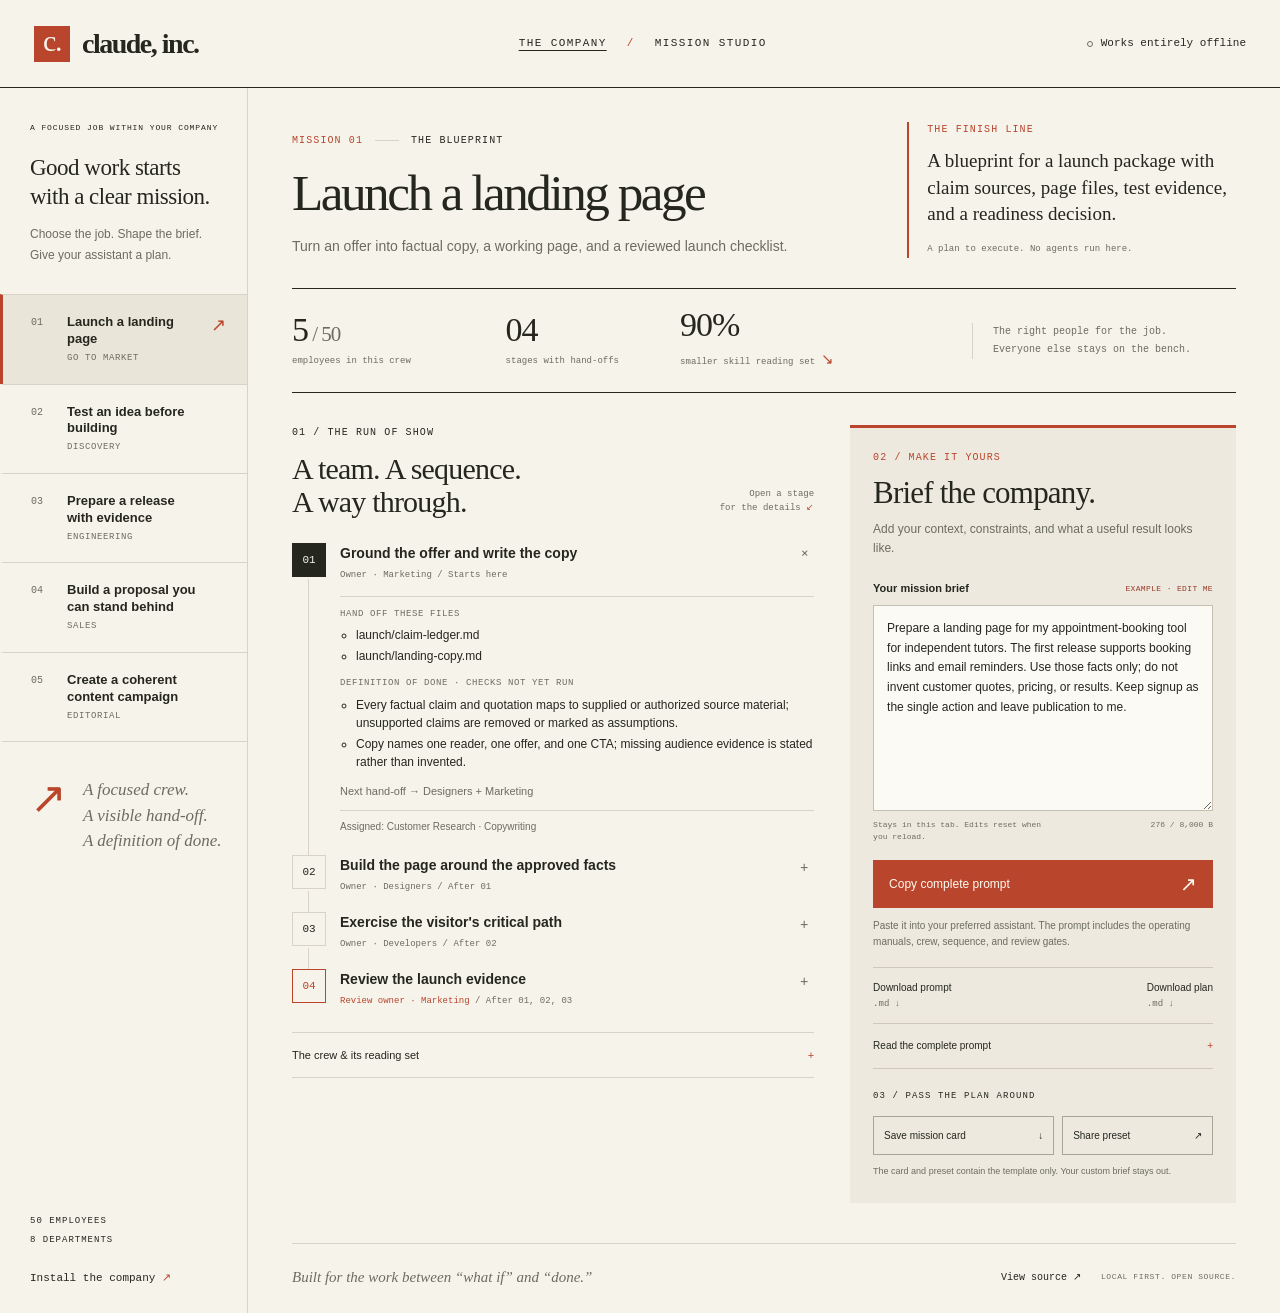
==== studio/missions.html @ 09bc1f5b "Restore the project-centered company with persistent workspaces" ====
<!doctype html>
<html lang="en">
<head>
  <meta charset="utf-8">
  <meta name="viewport" content="width=device-width, initial-scale=1">
  <meta name="color-scheme" content="light">
  <meta name="description" content="Plan a mission with selected Claude, Inc. manuals, ordered handoffs, and requested review checks. Export a complete prompt. Works offline; no agents run here.">
  <title>Mission Studio — Claude, Inc.</title>
  <link rel="canonical" href="https://alebgl77.github.io/claude-inc/missions.html">
  <meta property="og:type" content="website">
  <meta property="og:title" content="Mission Studio — Claude, Inc.">
  <meta property="og:description" content="Plan a mission with selected Claude, Inc. manuals, ordered handoffs, and requested review checks. Export a complete prompt. Works offline; no agents run here.">
  <meta property="og:url" content="https://alebgl77.github.io/claude-inc/missions.html">
  <meta property="og:image" content="https://alebgl77.github.io/claude-inc/social-preview.png">
  <meta property="og:image:type" content="image/png">
  <meta property="og:image:width" content="1200">
  <meta property="og:image:height" content="630">
  <meta property="og:image:alt" content="Claude, Inc. Your project. An entire company. A founder and CEO above eight departments, with fifty specialist skills.">
  <meta name="twitter:card" content="summary_large_image">
  <meta name="twitter:title" content="Mission Studio — Claude, Inc.">
  <meta name="twitter:description" content="Plan a mission with selected Claude, Inc. manuals, ordered handoffs, and requested review checks. Export a complete prompt. Works offline; no agents run here.">
  <meta name="twitter:image" content="https://alebgl77.github.io/claude-inc/social-preview.png">
  <meta name="twitter:image:alt" content="Claude, Inc. Your project. An entire company. A founder and CEO above eight departments, with fifty specialist skills.">
  <link rel="icon" type="image/svg+xml" href="favicon.svg">
  <link rel="stylesheet" href="studio.css">
  <script src="missions.js" defer></script>
  <script src="studio.js" defer></script>
</head>
<body>
  <a class="skip-link" href="#workspace">Skip to mission</a>
  <header class="masthead">
    <a class="wordmark" href="./" aria-label="Claude, Inc. home"><span class="brand-mark" aria-hidden="true">c.</span>claude, inc.</a>
    <span class="edition"><a href="./">THE COMPANY</a> <span aria-hidden="true">/</span> MISSION STUDIO</span>
    <span class="privacy-label"><span aria-hidden="true"></span> Works entirely offline</span>
  </header>

  <div class="desk">
    <aside class="mission-index" aria-label="Mission presets">
      <div class="index-top"><p class="eyebrow">A FOCUSED JOB WITHIN YOUR COMPANY</p><p class="index-title">Good work starts<br>with a clear mission.</p><p class="index-intro">Choose the job. Shape the brief.<br>Give your assistant a plan.</p></div>
      <nav id="mission-nav" aria-label="Choose a mission"></nav>
      <div class="index-note"><span class="index-symbol" aria-hidden="true">↗</span><p>A focused crew.<br>A visible hand-off.<br>A definition of done.</p></div>
      <div class="index-footer"><span>50 EMPLOYEES</span><span>8 DEPARTMENTS</span><a href="https://github.com/alebgl77/claude-inc#hire-everyone-in-60-seconds">Install the company <span aria-hidden="true">↗</span></a></div>
    </aside>

    <main id="workspace" tabindex="-1">
      <noscript><p class="error-notice">Mission Studio needs JavaScript to compose your brief. Enable it and reopen this page, or use the mission CLI from the repository.</p></noscript>
      <p id="load-error" class="error-notice" role="alert" hidden></p>
      <div id="studio-content" hidden>
        <section class="overview" aria-labelledby="mission-title">
          <div class="overview-copy"><p class="eyebrow"><span id="mission-reference">MISSION 01</span><span class="label-rule" aria-hidden="true"></span>THE BLUEPRINT</p><h1 id="mission-title"></h1><p id="mission-summary" class="mission-summary"></p></div>
          <div class="outcome-block"><p class="eyebrow">THE FINISH LINE</p><p id="mission-outcome"></p><span class="blueprint-label">A plan to execute. No agents run here.</span></div>
        </section>

        <section class="mission-facts" aria-label="Mission scope">
          <div class="fact"><span class="fact-value"><span id="crew-count"></span><span class="fact-denominator"> / 50</span></span><span class="fact-label">employees in this crew</span></div>
          <div class="fact"><span class="fact-value" id="stage-count"></span><span class="fact-label">stages with hand-offs</span></div>
          <div class="fact reading-fact"><span class="fact-value" id="reading-reduction"></span><span class="fact-label">smaller skill reading set <a href="#reading-manifest" aria-label="See how the skill reading set is calculated">↘</a></span></div>
          <p class="fact-note">The right people for the job.<br>Everyone else stays on the bench.</p>
        </section>

        <div class="working-area">
          <section class="workflow" aria-labelledby="workflow-title">
            <div class="section-heading"><div><p class="eyebrow">01 / THE RUN OF SHOW</p><h2 id="workflow-title">A team. A sequence.<br>A way through.</h2></div><span class="section-caption">Open a stage<br>for the details <span aria-hidden="true">↙</span></span></div>
            <ol id="stage-list" class="stage-list"></ol>
            <details id="reading-manifest" class="reading-manifest"><summary>The crew &amp; its reading set <span aria-hidden="true">+</span></summary><div class="manifest-body"><p id="reading-explanation"></p><ul id="crew-list"></ul><p class="fine-print">Measured from the UTF-8 bytes of the selected skill manuals versus all 50 unique manuals. This is a source-size comparison, not a token, cost, speed, or runtime estimate.</p></div></details>
          </section>

          <section class="composer" aria-labelledby="composer-title">
            <div class="composer-heading"><p class="eyebrow">02 / MAKE IT YOURS</p><h2 id="composer-title">Brief the company.</h2><p>Add your context, constraints, and what a useful result looks like.</p></div>
            <div class="brief-label-row"><label for="mission-brief">Your mission brief</label><span id="brief-kind" class="example-badge">EXAMPLE · EDIT ME</span></div>
            <textarea id="mission-brief" rows="9" spellcheck="true" aria-describedby="brief-help brief-error" autocomplete="off"></textarea>
            <div class="brief-meta"><span id="brief-help">Stays in this tab. Edits reset when you reload.</span><span id="brief-size">0 / 8,000 B</span></div>
            <p id="brief-error" class="brief-error" role="alert" hidden></p>
            <button id="copy-prompt" class="button button-primary" type="button" data-export>Copy complete prompt <span aria-hidden="true">↗</span></button>
            <p class="next-step">Paste it into your preferred assistant. The prompt includes the operating manuals, crew, sequence, and review gates.</p>
            <div class="download-row"><button id="download-prompt" class="text-button" type="button" data-export>Download prompt <span>.md ↓</span></button><button id="download-plan" class="text-button" type="button" data-export>Download plan <span>.md ↓</span></button></div>
            <details id="prompt-preview" class="prompt-preview"><summary>Read the complete prompt <span aria-hidden="true">+</span></summary><label for="prompt-text" class="visually-hidden">Complete prompt preview</label><textarea id="prompt-text" readonly rows="12" spellcheck="false"></textarea></details>
            <div class="share-tools"><p class="eyebrow">03 / PASS THE PLAN AROUND</p><div class="share-actions"><button id="download-card" class="button button-secondary" type="button" data-export>Save mission card <span aria-hidden="true">↓</span></button><button id="share-preset" class="button button-secondary" type="button" data-export>Share preset <span aria-hidden="true">↗</span></button></div><p class="fine-print">The card and preset contain the template only. Your custom brief stays out.</p></div>
            <p id="action-status" class="action-status" role="status" aria-live="polite" aria-atomic="true"></p>
            <div id="copy-fallback" class="copy-fallback" hidden><label for="manual-copy">Copy manually</label><p id="copy-fallback-help">Select the text below and use your device’s copy command.</p><textarea id="manual-copy" readonly rows="6" spellcheck="false" aria-describedby="copy-fallback-help"></textarea><button id="select-copy" class="text-button" type="button">Select all text</button></div>
          </section>
        </div>
        <footer class="workspace-footer"><p>Built for the work between “what if” and “done.”</p><div><a href="https://github.com/alebgl77/claude-inc">View source <span aria-hidden="true">↗</span></a><span>LOCAL FIRST. OPEN SOURCE.</span></div></footer>
      </div>
    </main>
  </div>
</body>
</html>
---- studio/studio.css ----
@charset "UTF-8";

:root { --paper: #f6f3eb; --panel: #ede9df; --ink: #25271f; --muted: #6c6d61; --line: #d7d3c6; --accent: #b9462c; --accent-dark: #963822; --serif: Georgia, "Times New Roman", serif; --sans: "Trebuchet MS", "Segoe UI", sans-serif; --mono: Consolas, "Liberation Mono", monospace; }
* { box-sizing: border-box; }
body { margin: 0; background: var(--paper); color: var(--ink); font-family: var(--sans); font-size: 14px; line-height: 1.5; }
button, textarea { font: inherit; }
button, a, summary, textarea { -webkit-tap-highlight-color: transparent; }
button, summary { cursor: pointer; }
a { color: inherit; text-underline-offset: 4px; }
button { color: inherit; }
button:disabled { cursor: not-allowed; opacity: .45; }
button:focus-visible, a:focus-visible, summary:focus-visible, textarea:focus-visible, [tabindex]:focus-visible { outline: 2px solid var(--accent); outline-offset: 4px; }
[hidden] { display: none !important; }
p, h1, h2, h3 { margin: 0; }
button { border-radius: 0; }
.visually-hidden { position: absolute; width: 1px; height: 1px; padding: 0; margin: -1px; overflow: hidden; clip-path: inset(50%); white-space: nowrap; border: 0; }
.skip-link { position: absolute; top: -100px; left: 18px; z-index: 5; padding: 12px; background: var(--ink); color: white; }
.skip-link:focus { top: 12px; }
.masthead { height: 88px; padding: 0 34px; display: flex; align-items: center; justify-content: space-between; gap: 24px; border-bottom: 1px solid var(--ink); }
.wordmark { display: flex; align-items: center; gap: 12px; font-family: var(--serif); font-size: 28px; font-weight: bold; letter-spacing: -1.5px; text-decoration: none; }
.brand-mark { display: flex; align-items: center; justify-content: center; width: 36px; height: 36px; color: var(--paper); background: var(--accent); font-size: 30px; font-weight: normal; line-height: 1; padding-bottom: 6px; }
.edition, .privacy-label, .eyebrow, .index-footer, .blueprint-label, .fact-label, .stage-meta, .stage-kicker, .example-badge, .brief-meta, .workspace-footer div, .section-caption, .fact-note { font-family: var(--mono); }
.edition { font-size: 11px; letter-spacing: 1.4px; }
.edition span { color: var(--accent); margin: 0 12px; }
.privacy-label { display: flex; align-items: center; gap: 8px; font-size: 11px; }
.privacy-label > span { width: 6px; height: 6px; border: 1px solid var(--muted); border-radius: 50%; }
.desk { display: grid; grid-template-columns: 248px minmax(0, 1fr); max-width: 1800px; margin: auto; }
.mission-index { min-height: calc(100vh - 88px); padding: 34px 24px 26px 30px; border-right: 1px solid var(--line); display: flex; flex-direction: column; }
.eyebrow { font-size: 10px; letter-spacing: 1.1px; line-height: 1.6; }
.index-top .eyebrow { font-size: 8px; letter-spacing: .9px; }
.index-title { font-family: var(--serif); font-size: 23px; line-height: 1.25; letter-spacing: -.5px; margin-top: 19px; }
.index-intro { color: var(--muted); font-size: 12px; line-height: 1.7; margin-top: 13px; }
#mission-nav { margin: 29px -24px 0 -30px; }
.mission-option { display: grid; grid-template-columns: 26px 1fr 16px; gap: 10px; width: 100%; text-align: left; padding: 19px 20px 19px 28px; border: 0; border-top: 1px solid var(--line); border-left: 3px solid transparent; background: transparent; line-height: 1.3; }
.mission-option:last-child { border-bottom: 1px solid var(--line); }
.mission-option:hover { background: #eeeadf; }
.mission-option[aria-pressed="true"] { background: #e9e5d9; border-left-color: var(--accent); }
.mission-number { font-family: var(--mono); font-size: 10px; color: var(--muted); padding-top: 2px; }
.mission-option-name { display: block; font-size: 13px; font-weight: bold; }
.mission-option-kind { display: block; color: var(--muted); font-family: var(--mono); font-size: 9px; margin-top: 5px; text-transform: uppercase; letter-spacing: .6px; }
.mission-arrow { color: var(--accent); font-size: 18px; opacity: 0; }
.mission-option[aria-pressed="true"] .mission-arrow { opacity: 1; }
.index-note { padding: 35px 0 42px; display: flex; gap: 16px; color: var(--muted); }
.index-symbol { color: var(--accent); font-family: var(--serif); font-size: 44px; line-height: 1; }
.index-note p { font-family: var(--serif); font-size: 17px; font-style: italic; line-height: 1.5; }
.index-footer { margin-top: auto; display: flex; flex-direction: column; gap: 5px; font-size: 9px; letter-spacing: 1px; }
.index-footer a { font-size: 11px; letter-spacing: 0; margin-top: 18px; text-decoration: none; }
.index-footer a:hover { text-decoration: underline; }
.index-footer a span { color: var(--accent); }
main { min-width: 0; padding: 34px 44px 0; }
.overview { display: grid; grid-template-columns: minmax(0, 1.4fr) minmax(190px, .8fr); gap: 40px; align-items: end; padding-bottom: 30px; }
.overview-copy .eyebrow { display: flex; align-items: center; gap: 12px; }
.overview-copy .eyebrow > span:first-child { color: var(--accent); }
.label-rule { display: inline-block; height: 1px; width: 24px; background: var(--line); }
h1 { font-family: var(--serif); font-weight: normal; font-size: clamp(40px, 4vw, 65px); letter-spacing: -2.5px; line-height: 1.02; max-width: 680px; margin: 18px 0 16px; text-wrap: balance; }
.mission-summary { font-size: 14px; color: var(--muted); max-width: 530px; line-height: 1.65; }
.outcome-block { border-left: 2px solid var(--accent); padding-left: 18px; padding-bottom: 2px; }
.outcome-block .eyebrow { color: var(--accent); }
.outcome-block > p:nth-child(2) { font-family: var(--serif); font-size: 19px; line-height: 1.4; margin: 10px 0 15px; }
.blueprint-label { color: var(--muted); font-size: 9px; line-height: 1.5; display: block; }
.mission-facts { display: grid; grid-template-columns: 1fr .8fr 1.4fr 1.35fr; align-items: center; gap: 18px; padding: 19px 0; border-top: 1px solid var(--ink); border-bottom: 1px solid var(--ink); }
.fact { display: flex; flex-direction: column; }
.fact-value { font-family: var(--serif); font-size: 34px; line-height: 1; letter-spacing: -1px; }
.fact-denominator { color: var(--muted); font-size: 21px; }
.fact-label { font-size: 9px; margin-top: 8px; color: var(--muted); }
.fact-label a { color: var(--accent); font-size: 15px; text-decoration: none; }
.fact-note { color: var(--muted); border-left: 1px solid var(--line); padding-left: 20px; font-size: 10px; line-height: 1.8; }
.working-area { display: grid; grid-template-columns: minmax(0, 1.15fr) minmax(305px, .85fr); gap: 36px; padding: 32px 0 40px; align-items: start; }
.section-heading { display: flex; justify-content: space-between; gap: 16px; align-items: end; margin-bottom: 25px; }
h2 { font-family: var(--serif); font-weight: normal; letter-spacing: -.8px; font-size: 30px; line-height: 1.1; margin-top: 11px; }
.section-caption { font-size: 9px; line-height: 1.6; color: var(--muted); text-align: right; padding-bottom: 2px; }
.section-caption span { color: var(--accent); }
.stage-list { list-style: none; margin: 0; padding: 0; }
.stage-list > li { position: relative; }
.stage-list > li:not(:last-child)::before { position: absolute; content: ""; width: 1px; background: var(--line); top: 36px; bottom: -12px; left: 16px; }
.stage { padding-bottom: 17px; }
.stage > summary { list-style: none; display: grid; grid-template-columns: 34px minmax(0,1fr) 14px; gap: 14px; align-items: start; }
.stage > summary::-webkit-details-marker, .reading-manifest > summary::-webkit-details-marker, .prompt-preview > summary::-webkit-details-marker { display: none; }
.stage-number { display: flex; align-items: center; justify-content: center; width: 34px; height: 34px; border: 1px solid var(--line); background: var(--paper); font-family: var(--mono); font-size: 11px; z-index: 1; }
.stage[open] .stage-number { background: var(--ink); color: var(--paper); border-color: var(--ink); }
.stage.review-stage .stage-number { color: var(--accent); border-color: var(--accent); }
.stage.review-stage[open] .stage-number { color: var(--paper); background: var(--accent); }
.stage-title { display: block; font-size: 14px; font-weight: bold; line-height: 1.35; margin: 1px 0 6px; }
.stage-meta { display: block; color: var(--muted); font-size: 9px; line-height: 1.55; }
.stage-meta .review-label { color: var(--accent); }
.stage-toggle { font-family: var(--mono); color: var(--muted); padding-top: 3px; }
.stage[open] .stage-toggle { transform: rotate(45deg); }
.stage-body { margin: 13px 0 3px 48px; border-top: 1px solid var(--line); padding-top: 11px; font-size: 12px; }
.stage-kicker { font-size: 9px; color: var(--muted); text-transform: uppercase; letter-spacing: .6px; margin-bottom: 5px; }
.stage-body ul { margin: 0 0 12px; padding-left: 16px; }
.stage-body li { margin: 3px 0; }
.stage-crew { border-top: 1px solid var(--line); padding-top: 8px; color: var(--muted); font-size: 10px; line-height: 1.6; }
.stage-handoff { margin: 8px 0 11px; font-size: 11px; color: var(--muted); }
.reading-manifest { border-top: 1px solid var(--line); border-bottom: 1px solid var(--line); margin-top: 6px; }
.reading-manifest > summary, .prompt-preview > summary { list-style: none; display: flex; justify-content: space-between; align-items: center; gap: 12px; font-size: 11px; padding: 14px 0; }
.reading-manifest > summary span, .prompt-preview > summary span { color: var(--accent); }
.reading-manifest[open] > summary span, .prompt-preview[open] > summary span { transform: rotate(45deg); }
.manifest-body { padding-bottom: 16px; font-size: 11px; color: var(--muted); }
#crew-list { list-style: none; padding: 0; margin: 12px 0; display: grid; grid-template-columns: 1fr 1fr; column-gap: 16px; }
#crew-list li { border-top: 1px solid var(--line); padding: 7px 0; }
.crew-name { display: block; color: var(--ink); }
.crew-department { font-family: var(--mono); font-size: 9px; }
.composer { padding: 22px 23px 0; background: var(--panel); border-top: 3px solid var(--accent); }
.composer-heading > .eyebrow { color: var(--accent); }
.composer h2 { font-size: 31px; margin: 10px 0; }
.composer-heading > p:last-child { color: var(--muted); font-size: 12px; line-height: 1.6; max-width: 340px; }
.brief-label-row { display: flex; justify-content: space-between; align-items: center; gap: 10px; margin: 22px 0 8px; }
.brief-label-row label { font-size: 11px; font-weight: bold; }
.example-badge { font-size: 8px; letter-spacing: .35px; color: var(--accent-dark); }
textarea { display: block; width: 100%; min-width: 0; border: 1px solid #c6c0b1; background: #fcfaf4; color: var(--ink); border-radius: 0; padding: 13px; line-height: 1.65; resize: vertical; }
#mission-brief { font-size: 12px; min-height: 184px; }
textarea[aria-invalid="true"] { border-color: var(--accent); }
.brief-meta { display: flex; justify-content: space-between; gap: 12px; align-items: start; font-size: 8px; color: var(--muted); line-height: 1.5; padding: 8px 0 17px; }
#brief-help { max-width: 185px; }
#brief-size { white-space: nowrap; }
.brief-error { color: var(--accent-dark); font-size: 11px; margin: -5px 0 13px; }
.button { display: flex; justify-content: space-between; align-items: center; gap: 12px; border: 1px solid var(--ink); font-size: 12px; padding: 13px 15px; background: transparent; text-align: left; }
.button-primary { width: 100%; background: var(--accent); color: #fffaf0; border-color: var(--accent); }
.button-primary:not(:disabled):hover { background: var(--accent-dark); border-color: var(--accent-dark); }
.button-primary span { font-size: 20px; line-height: 1; }
.next-step { font-size: 10px; color: var(--muted); line-height: 1.6; margin: 10px 0 17px; }
.download-row { display: flex; justify-content: space-between; gap: 14px; border-top: 1px solid #cec9bb; border-bottom: 1px solid #cec9bb; }
.text-button { border: 0; padding: 12px 0; background: transparent; font-size: 10px; text-align: left; }
.text-button span { display: block; color: var(--muted); font-family: var(--mono); font-size: 9px; margin-top: 3px; }
.text-button:not(:disabled):hover { color: var(--accent); text-decoration: underline; text-underline-offset: 3px; }
.prompt-preview > summary { font-size: 10px; }
.prompt-preview textarea, .copy-fallback textarea { font-family: var(--mono); font-size: 10px; margin-bottom: 14px; }
.share-tools { border-top: 1px solid #cec9bb; padding-top: 20px; margin-top: 1px; }
.share-tools > .eyebrow { font-size: 9px; }
.share-actions { display: grid; grid-template-columns: 1.2fr 1fr; gap: 8px; margin: 12px 0 9px; }
.button-secondary { font-size: 10px; border-color: #a9a696; padding: 11px 10px; gap: 5px; }
.button-secondary:not(:disabled):hover { border-color: var(--ink); background: #e4dfd2; }
.fine-print { font-size: 9px; line-height: 1.7; color: var(--muted); }
.action-status { padding: 14px 0; font-size: 11px; line-height: 1.6; min-height: 24px; }
.action-status:empty { padding-top: 0; }
.copy-fallback { padding-bottom: 12px; }
.copy-fallback label { font-size: 12px; font-weight: bold; }
.copy-fallback p { font-size: 10px; color: var(--muted); margin: 5px 0 10px; }
.copy-fallback .text-button { padding-top: 0; }
.workspace-footer { padding: 22px 0 24px; border-top: 1px solid var(--line); display: flex; justify-content: space-between; align-items: center; gap: 24px; }
.workspace-footer > p { font-family: var(--serif); color: var(--muted); font-size: 15px; font-style: italic; }
.workspace-footer div { display: flex; gap: 20px; align-items: center; font-size: 8px; }
.workspace-footer a { font-size: 10px; text-decoration: none; }
.workspace-footer a:hover { text-decoration: underline; }
.workspace-footer div > span { color: var(--muted); letter-spacing: .6px; }
.error-notice { padding: 25px; border: 1px solid var(--accent); margin: 0 0 24px; max-width: 760px; }

@media (min-width: 1600px) { main { padding: 44px 60px 0; } .working-area { gap: 55px; } .overview { gap: 70px; } .composer { padding: 26px 30px 0; } }
@media (max-width: 1190px) { .desk { grid-template-columns: 210px minmax(0, 1fr); } .masthead { padding: 0 25px; } .mission-index { padding-left: 24px; padding-right: 19px; } #mission-nav { margin-left: -24px; margin-right: -19px; } .mission-option { padding-left: 21px; padding-right: 13px; gap: 6px; grid-template-columns: 23px 1fr 13px; } main { padding: 30px 28px 0; } .overview { gap: 25px; } h1 { font-size: 48px; } .mission-facts { grid-template-columns: 1fr .8fr 1.5fr; } .fact-note { display: none; } .working-area { gap: 24px; grid-template-columns: minmax(0, 1fr) minmax(290px, .9fr); } .composer { padding-left: 18px; padding-right: 18px; } .section-caption { display: none; } .outcome-block > p:nth-child(2) { font-size: 17px; } .workspace-footer { align-items: start; } .workspace-footer div { flex-direction: column; align-items: end; gap: 5px; } }
@media (max-width: 960px) { .masthead { height: 75px; } .edition { font-size: 9px; letter-spacing: .7px; } .privacy-label { font-size: 9px; } .desk { grid-template-columns: 180px minmax(0, 1fr); } .mission-index { min-height: calc(100vh - 75px); padding-top: 28px; padding-left: 18px; padding-right: 15px; } .index-top .eyebrow { font-size: 7px; } .index-title { font-size: 20px; } .index-intro { font-size: 10px; } #mission-nav { margin-left: -18px; margin-right: -15px; } .mission-option { padding-left: 15px; } .mission-option-name { font-size: 11px; } .mission-option-kind { font-size: 8px; } main { padding: 28px 25px 0; } .overview { grid-template-columns: 1fr; gap: 24px; } h1 { font-size: 50px; } .outcome-block { padding-left: 14px; } .outcome-block > p:nth-child(2) { margin: 6px 0 8px; } .working-area { grid-template-columns: 1fr; } .section-caption { display: block; } .composer { padding: 24px 26px 0; } .composer-heading > p:last-child { max-width: none; } #brief-help { max-width: none; } .brief-meta { font-size: 9px; } .share-actions { grid-template-columns: 1fr 1fr; } .download-row { justify-content: start; gap: 36px; } .workspace-footer { flex-direction: column; gap: 13px; } .workspace-footer div { align-items: start; flex-direction: row; gap: 18px; } }
@media (max-width: 620px) { .masthead { height: 70px; padding: 0 19px; gap: 12px; } .wordmark { font-size: 24px; gap: 9px; } .brand-mark { width: 29px; height: 29px; font-size: 26px; padding-bottom: 5px; } .edition { display: none; } .privacy-label { font-size: 8px; gap: 6px; } .desk { display: block; } .mission-index { min-height: auto; display: block; padding: 19px 19px 0; border-right: 0; border-bottom: 1px solid var(--line); } .index-top .eyebrow { font-size: 8px; } .index-title, .index-intro, .index-note, .index-footer { display: none; } #mission-nav { display: flex; overflow-x: auto; margin: 13px -19px 0; padding: 0 19px; scrollbar-width: thin; scrollbar-color: #c3beaf transparent; } .mission-option { display: flex; flex: 0 0 auto; align-items: baseline; padding: 13px 12px 12px; gap: 6px; width: auto; border: 0; border-bottom: 3px solid transparent; white-space: nowrap; } .mission-option:last-child { border: 0; border-bottom: 3px solid transparent; } .mission-option[aria-pressed="true"] { border-left-color: transparent; border-bottom-color: var(--accent); background: #ede9df; } .mission-number { font-size: 8px; padding: 0; } .mission-option-name { font-size: 11px; } .mission-option-kind, .mission-arrow { display: none; } main { padding: 27px 20px 0; } .overview { gap: 22px; padding-bottom: 23px; } h1 { font-size: 46px; line-height: 1.03; letter-spacing: -2px; margin-top: 16px; } .mission-summary { font-size: 13px; } .outcome-block > p:nth-child(2) { font-size: 17px; } .mission-facts { gap: 12px; grid-template-columns: 1fr .75fr 1.3fr; padding: 17px 0; } .fact-value { font-size: 30px; } .fact-denominator { font-size: 18px; } .fact-label { font-size: 8px; line-height: 1.5; } .working-area { padding-top: 27px; gap: 30px; } h2 { font-size: 29px; } .section-caption { font-size: 8px; } .stage > summary { gap: 11px; } .stage-title { font-size: 13px; } .stage-body { margin-left: 45px; } .stage-meta { font-size: 8px; } .composer { padding: 22px 19px 0; margin: 0 -1px; } .brief-meta { font-size: 8px; } #brief-help { max-width: 175px; } .composer h2 { font-size: 31px; } .button-secondary { font-size: 10px; } .workspace-footer > p { font-size: 14px; } .workspace-footer div { flex-wrap: wrap; gap: 12px; } }
@media (prefers-reduced-motion: no-preference) { .mission-option, .button { transition: background-color 140ms ease, border-color 140ms ease; } #studio-content { animation: arrive 350ms ease-out both; } @keyframes arrive { from { opacity: 0; transform: translateY(5px); } to { opacity: 1; transform: translateY(0); } } }
@media print { .masthead { height: 60px; } .privacy-label, .mission-index, .composer, .fact-note, .section-caption, .workspace-footer { display: none; } .desk, .overview, .working-area { display: block; } main { padding: 24px; } .outcome-block { margin: 20px 0; } .stage { break-inside: avoid; } body { background: white; } }
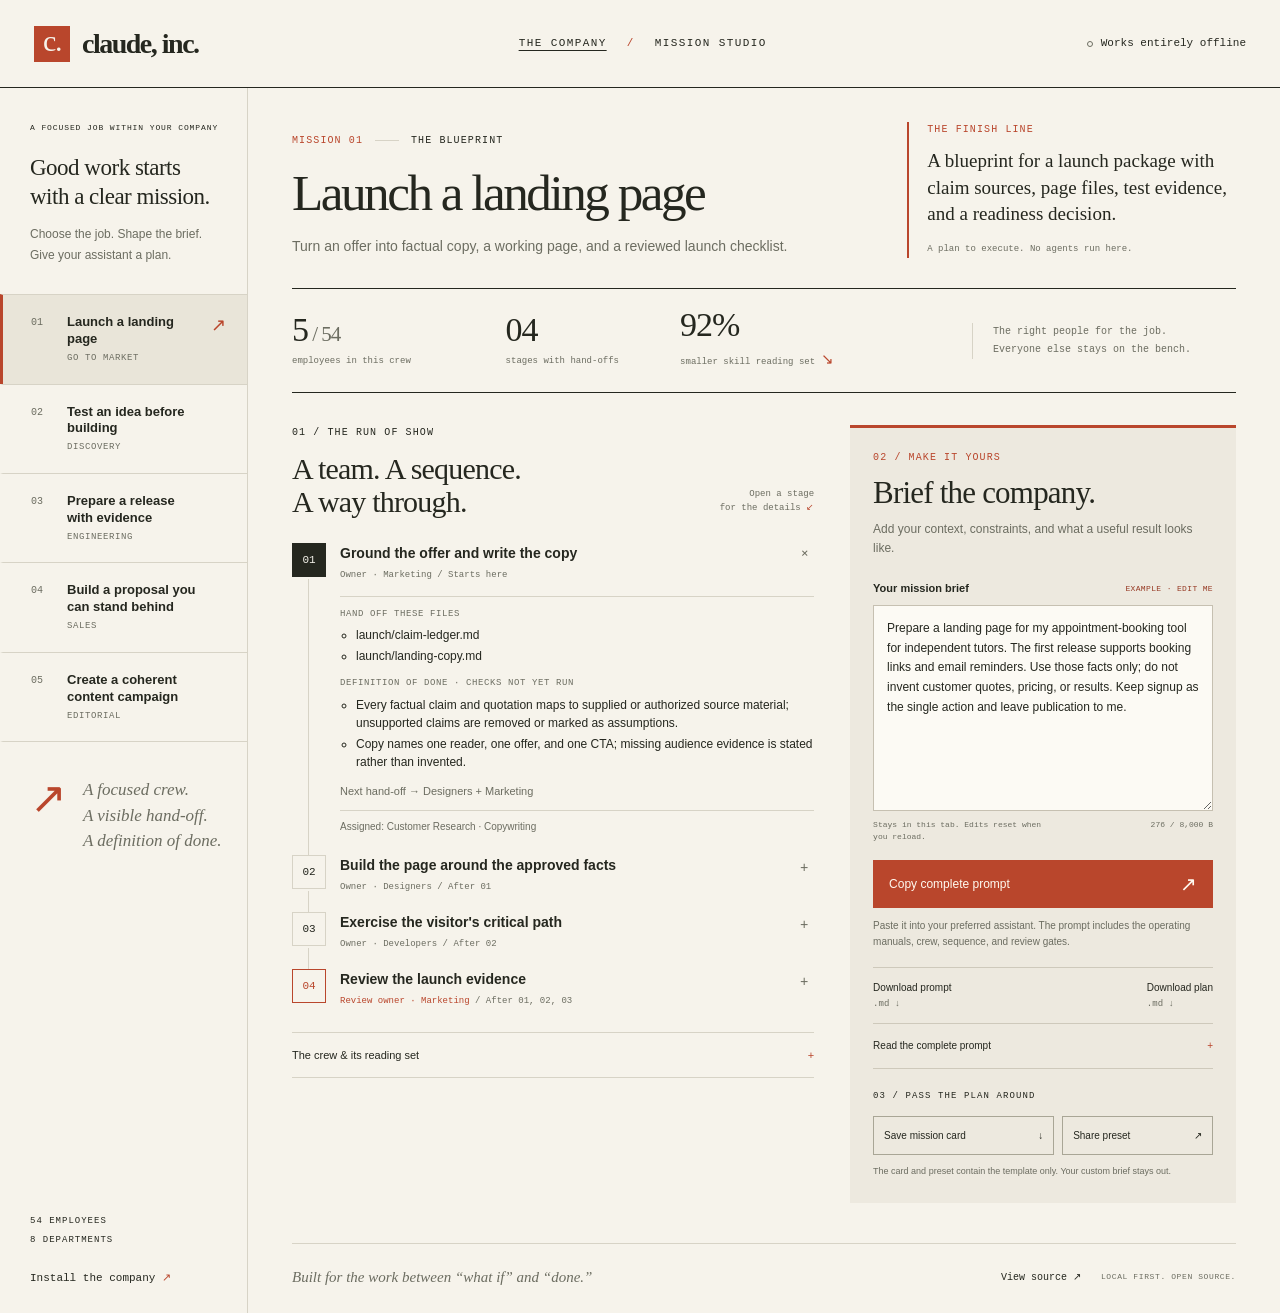
==== commit 659dfeb9: "Fix Studio catalog totals and verify installed harness lifecycle" ====
--- a/studio/missions.html
+++ b/studio/missions.html
@@ -11,16 +11,16 @@
   <meta property="og:title" content="Mission Studio — Claude, Inc.">
   <meta property="og:description" content="Plan a mission with selected Claude, Inc. manuals, ordered handoffs, and requested review checks. Export a complete prompt. Works offline; no agents run here.">
   <meta property="og:url" content="https://alebgl77.github.io/claude-inc/missions.html">
-  <meta property="og:image" content="https://alebgl77.github.io/claude-inc/social-preview.png">
+  <meta property="og:image" content="https://alebgl77.github.io/claude-inc/company-team.png">
   <meta property="og:image:type" content="image/png">
-  <meta property="og:image:width" content="1200">
-  <meta property="og:image:height" content="630">
-  <meta property="og:image:alt" content="Claude, Inc. Your project. An entire company. A founder and CEO above eight departments, with fifty specialist skills.">
+  <meta property="og:image:width" content="1774">
+  <meta property="og:image:height" content="887">
+  <meta property="og:image:alt" content="Claude, Inc. robot teams with the CEO and CTO above eight business departments.">
   <meta name="twitter:card" content="summary_large_image">
   <meta name="twitter:title" content="Mission Studio — Claude, Inc.">
   <meta name="twitter:description" content="Plan a mission with selected Claude, Inc. manuals, ordered handoffs, and requested review checks. Export a complete prompt. Works offline; no agents run here.">
-  <meta name="twitter:image" content="https://alebgl77.github.io/claude-inc/social-preview.png">
-  <meta name="twitter:image:alt" content="Claude, Inc. Your project. An entire company. A founder and CEO above eight departments, with fifty specialist skills.">
+  <meta name="twitter:image" content="https://alebgl77.github.io/claude-inc/company-team.png">
+  <meta name="twitter:image:alt" content="Claude, Inc. robot teams with the CEO and CTO above eight business departments.">
   <link rel="icon" type="image/svg+xml" href="favicon.svg">
   <link rel="stylesheet" href="studio.css">
   <script src="missions.js" defer></script>
@@ -39,7 +39,7 @@
       <div class="index-top"><p class="eyebrow">A FOCUSED JOB WITHIN YOUR COMPANY</p><p class="index-title">Good work starts<br>with a clear mission.</p><p class="index-intro">Choose the job. Shape the brief.<br>Give your assistant a plan.</p></div>
       <nav id="mission-nav" aria-label="Choose a mission"></nav>
       <div class="index-note"><span class="index-symbol" aria-hidden="true">↗</span><p>A focused crew.<br>A visible hand-off.<br>A definition of done.</p></div>
-      <div class="index-footer"><span>50 EMPLOYEES</span><span>8 DEPARTMENTS</span><a href="https://github.com/alebgl77/claude-inc#hire-everyone-in-60-seconds">Install the company <span aria-hidden="true">↗</span></a></div>
+      <div class="index-footer"><span id="company-count">54 EMPLOYEES</span><span>8 DEPARTMENTS</span><a href="https://github.com/alebgl77/claude-inc#hire-everyone-in-60-seconds">Install the company <span aria-hidden="true">↗</span></a></div>
     </aside>
 
     <main id="workspace" tabindex="-1">
@@ -52,7 +52,7 @@
         </section>
 
         <section class="mission-facts" aria-label="Mission scope">
-          <div class="fact"><span class="fact-value"><span id="crew-count"></span><span class="fact-denominator"> / 50</span></span><span class="fact-label">employees in this crew</span></div>
+          <div class="fact"><span class="fact-value"><span id="crew-count"></span><span id="crew-total" class="fact-denominator"> / 54</span></span><span class="fact-label">employees in this crew</span></div>
           <div class="fact"><span class="fact-value" id="stage-count"></span><span class="fact-label">stages with hand-offs</span></div>
           <div class="fact reading-fact"><span class="fact-value" id="reading-reduction"></span><span class="fact-label">smaller skill reading set <a href="#reading-manifest" aria-label="See how the skill reading set is calculated">↘</a></span></div>
           <p class="fact-note">The right people for the job.<br>Everyone else stays on the bench.</p>
@@ -62,7 +62,7 @@
           <section class="workflow" aria-labelledby="workflow-title">
             <div class="section-heading"><div><p class="eyebrow">01 / THE RUN OF SHOW</p><h2 id="workflow-title">A team. A sequence.<br>A way through.</h2></div><span class="section-caption">Open a stage<br>for the details <span aria-hidden="true">↙</span></span></div>
             <ol id="stage-list" class="stage-list"></ol>
-            <details id="reading-manifest" class="reading-manifest"><summary>The crew &amp; its reading set <span aria-hidden="true">+</span></summary><div class="manifest-body"><p id="reading-explanation"></p><ul id="crew-list"></ul><p class="fine-print">Measured from the UTF-8 bytes of the selected skill manuals versus all 50 unique manuals. This is a source-size comparison, not a token, cost, speed, or runtime estimate.</p></div></details>
+            <details id="reading-manifest" class="reading-manifest"><summary>The crew &amp; its reading set <span aria-hidden="true">+</span></summary><div class="manifest-body"><p id="reading-explanation"></p><ul id="crew-list"></ul><p class="fine-print">Measured from the UTF-8 bytes of the selected skill manuals versus all <span id="manual-count">54</span> unique manuals. This is a source-size comparison, not a token, cost, speed, or runtime estimate.</p></div></details>
           </section>
 
           <section class="composer" aria-labelledby="composer-title">
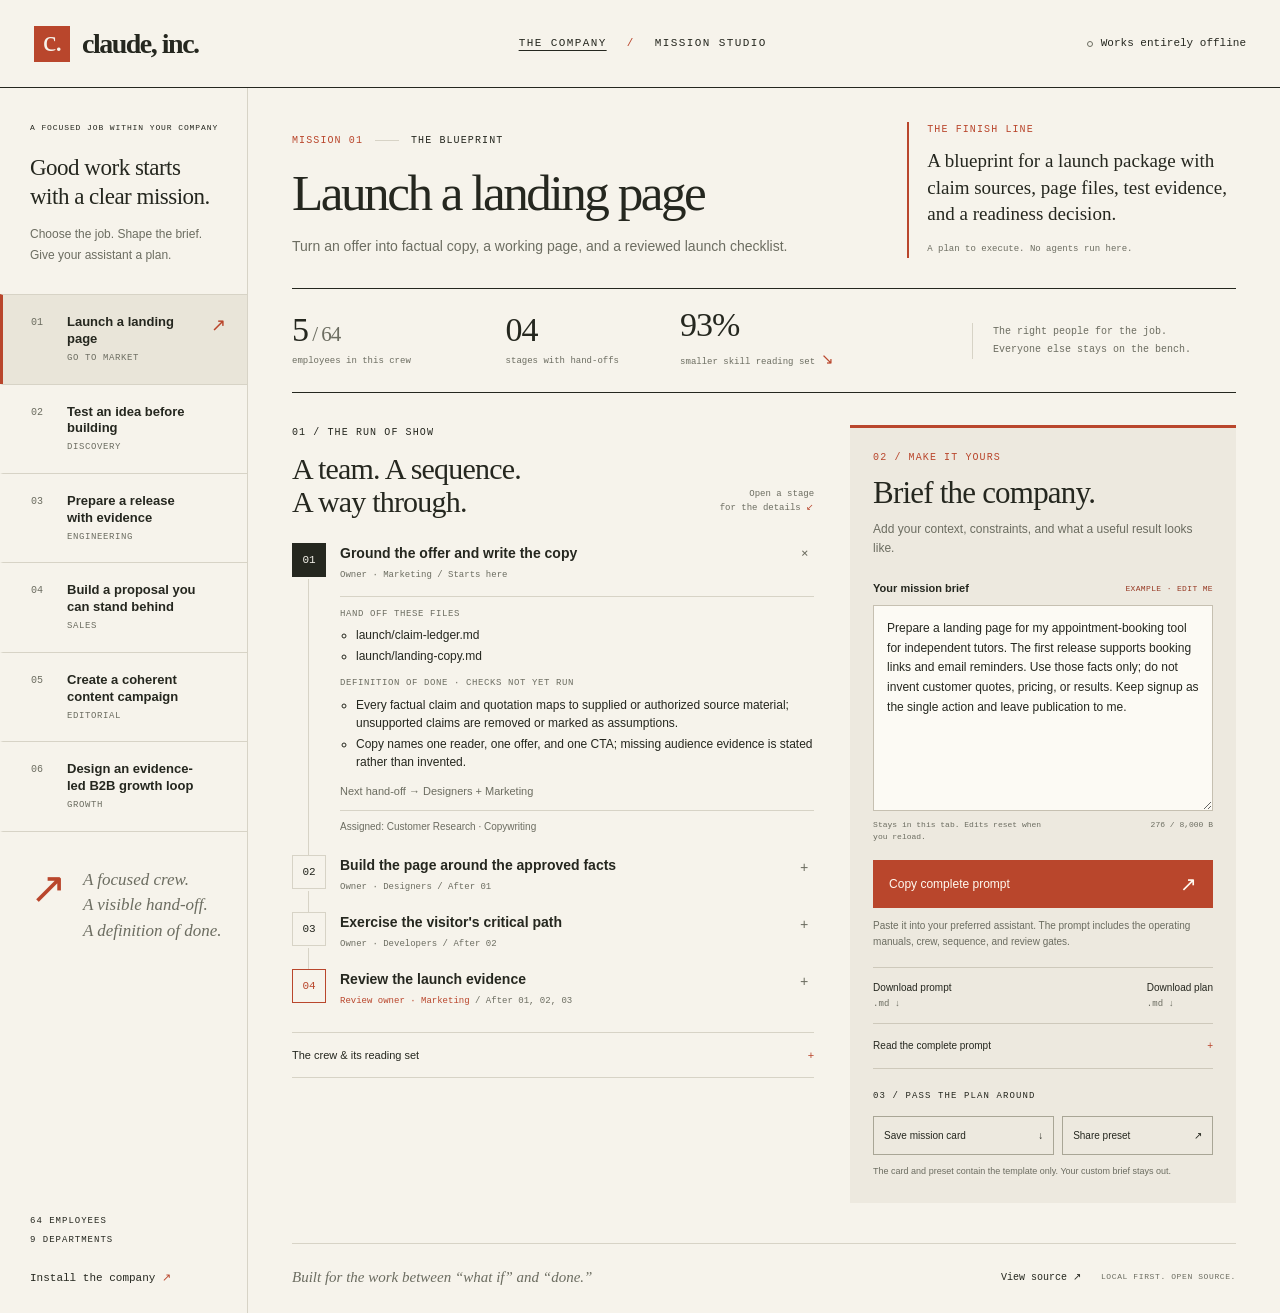
==== commit 09b173a1: "Add B2B Growth department and transverse CAIO" ====
--- a/studio/missions.html
+++ b/studio/missions.html
@@ -11,16 +11,16 @@
   <meta property="og:title" content="Mission Studio — Claude, Inc.">
   <meta property="og:description" content="Plan a mission with selected Claude, Inc. manuals, ordered handoffs, and requested review checks. Export a complete prompt. Works offline; no agents run here.">
   <meta property="og:url" content="https://alebgl77.github.io/claude-inc/missions.html">
-  <meta property="og:image" content="https://alebgl77.github.io/claude-inc/company-team.png">
-  <meta property="og:image:type" content="image/png">
-  <meta property="og:image:width" content="1774">
-  <meta property="og:image:height" content="887">
-  <meta property="og:image:alt" content="Claude, Inc. robot teams with the CEO and CTO above eight business departments.">
+  <meta property="og:image" content="https://alebgl77.github.io/claude-inc/company-preview.svg">
+  <meta property="og:image:type" content="image/svg+xml">
+  <meta property="og:image:width" content="1200">
+  <meta property="og:image:height" content="630">
+  <meta property="og:image:alt" content="Claude, Inc. with peer CEO, CTO and CAIO executives and nine business departments.">
   <meta name="twitter:card" content="summary_large_image">
   <meta name="twitter:title" content="Mission Studio — Claude, Inc.">
   <meta name="twitter:description" content="Plan a mission with selected Claude, Inc. manuals, ordered handoffs, and requested review checks. Export a complete prompt. Works offline; no agents run here.">
-  <meta name="twitter:image" content="https://alebgl77.github.io/claude-inc/company-team.png">
-  <meta name="twitter:image:alt" content="Claude, Inc. robot teams with the CEO and CTO above eight business departments.">
+  <meta name="twitter:image" content="https://alebgl77.github.io/claude-inc/company-preview.svg">
+  <meta name="twitter:image:alt" content="Claude, Inc. with peer CEO, CTO and CAIO executives and nine business departments.">
   <link rel="icon" type="image/svg+xml" href="favicon.svg">
   <link rel="stylesheet" href="studio.css">
   <script src="missions.js" defer></script>
@@ -39,7 +39,7 @@
       <div class="index-top"><p class="eyebrow">A FOCUSED JOB WITHIN YOUR COMPANY</p><p class="index-title">Good work starts<br>with a clear mission.</p><p class="index-intro">Choose the job. Shape the brief.<br>Give your assistant a plan.</p></div>
       <nav id="mission-nav" aria-label="Choose a mission"></nav>
       <div class="index-note"><span class="index-symbol" aria-hidden="true">↗</span><p>A focused crew.<br>A visible hand-off.<br>A definition of done.</p></div>
-      <div class="index-footer"><span id="company-count">54 EMPLOYEES</span><span>8 DEPARTMENTS</span><a href="https://github.com/alebgl77/claude-inc#hire-everyone-in-60-seconds">Install the company <span aria-hidden="true">↗</span></a></div>
+      <div class="index-footer"><span id="company-count">64 EMPLOYEES</span><span>9 DEPARTMENTS</span><a href="https://github.com/alebgl77/claude-inc#hire-everyone-in-60-seconds">Install the company <span aria-hidden="true">↗</span></a></div>
     </aside>
 
     <main id="workspace" tabindex="-1">
@@ -52,7 +52,7 @@
         </section>
 
         <section class="mission-facts" aria-label="Mission scope">
-          <div class="fact"><span class="fact-value"><span id="crew-count"></span><span id="crew-total" class="fact-denominator"> / 54</span></span><span class="fact-label">employees in this crew</span></div>
+          <div class="fact"><span class="fact-value"><span id="crew-count"></span><span id="crew-total" class="fact-denominator"> / 64</span></span><span class="fact-label">employees in this crew</span></div>
           <div class="fact"><span class="fact-value" id="stage-count"></span><span class="fact-label">stages with hand-offs</span></div>
           <div class="fact reading-fact"><span class="fact-value" id="reading-reduction"></span><span class="fact-label">smaller skill reading set <a href="#reading-manifest" aria-label="See how the skill reading set is calculated">↘</a></span></div>
           <p class="fact-note">The right people for the job.<br>Everyone else stays on the bench.</p>
@@ -62,7 +62,7 @@
           <section class="workflow" aria-labelledby="workflow-title">
             <div class="section-heading"><div><p class="eyebrow">01 / THE RUN OF SHOW</p><h2 id="workflow-title">A team. A sequence.<br>A way through.</h2></div><span class="section-caption">Open a stage<br>for the details <span aria-hidden="true">↙</span></span></div>
             <ol id="stage-list" class="stage-list"></ol>
-            <details id="reading-manifest" class="reading-manifest"><summary>The crew &amp; its reading set <span aria-hidden="true">+</span></summary><div class="manifest-body"><p id="reading-explanation"></p><ul id="crew-list"></ul><p class="fine-print">Measured from the UTF-8 bytes of the selected skill manuals versus all <span id="manual-count">54</span> unique manuals. This is a source-size comparison, not a token, cost, speed, or runtime estimate.</p></div></details>
+            <details id="reading-manifest" class="reading-manifest"><summary>The crew &amp; its reading set <span aria-hidden="true">+</span></summary><div class="manifest-body"><p id="reading-explanation"></p><ul id="crew-list"></ul><p class="fine-print">Measured from the UTF-8 bytes of the selected skill manuals versus all <span id="manual-count">64</span> unique manuals. This is a source-size comparison, not a token, cost, speed, or runtime estimate.</p></div></details>
           </section>
 
           <section class="composer" aria-labelledby="composer-title">
